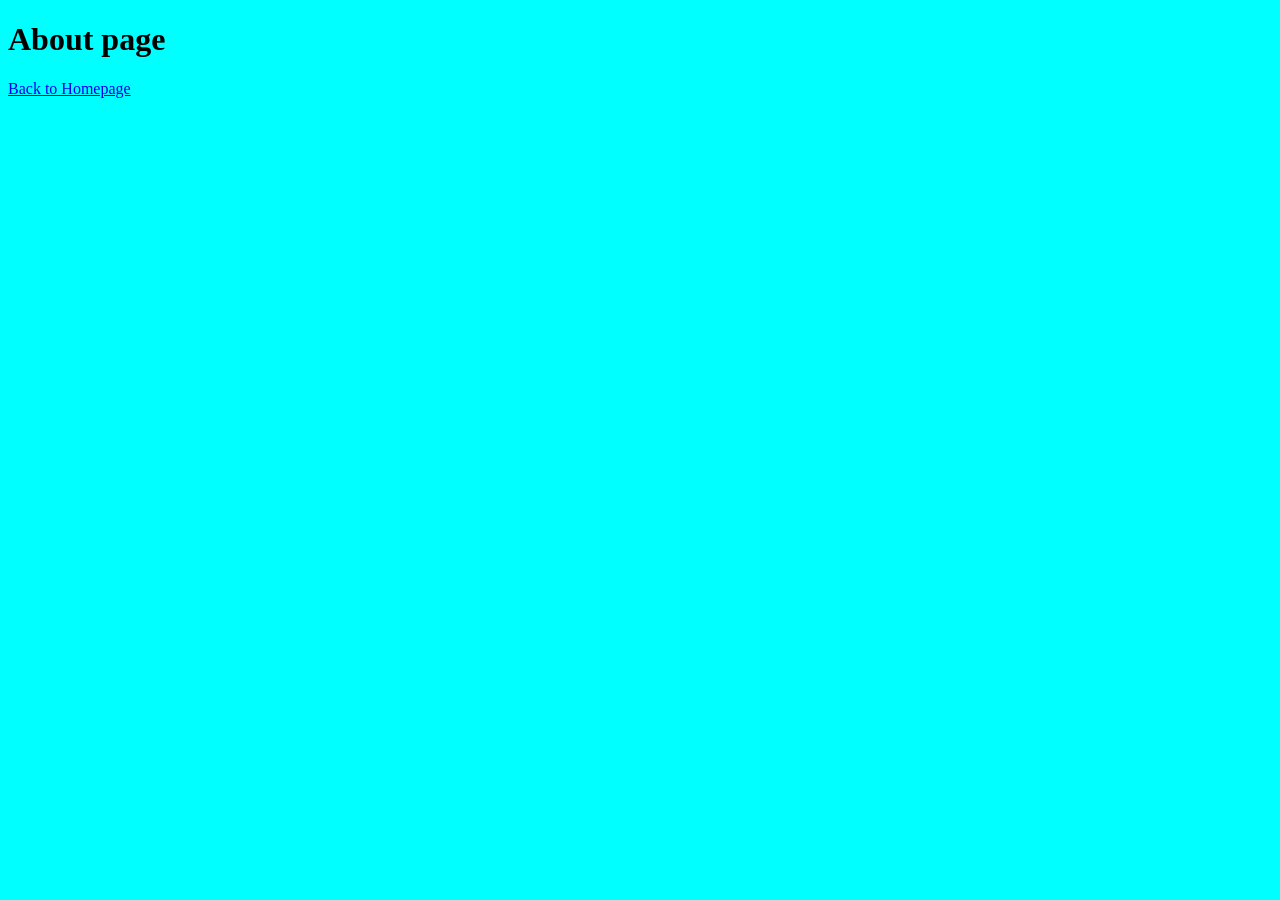
==== about.html @ ab1bab64 "Added css to all pages" ====
<!doctype html>
<html lang="en">
  <head>
    <meta charset="UTF-8" />
    <meta name="viewport" content="width=device-width, initial-scale=1.0" />
    <link rel="stylesheet" href="/css/style.css" />
    <title>Document</title>
  </head>
  <body>
    <h1>About page</h1>
    <a href="/">Back to Homepage</a>
  </body>
</html>
---- css/style.css ----
body {
  background: aqua;
}
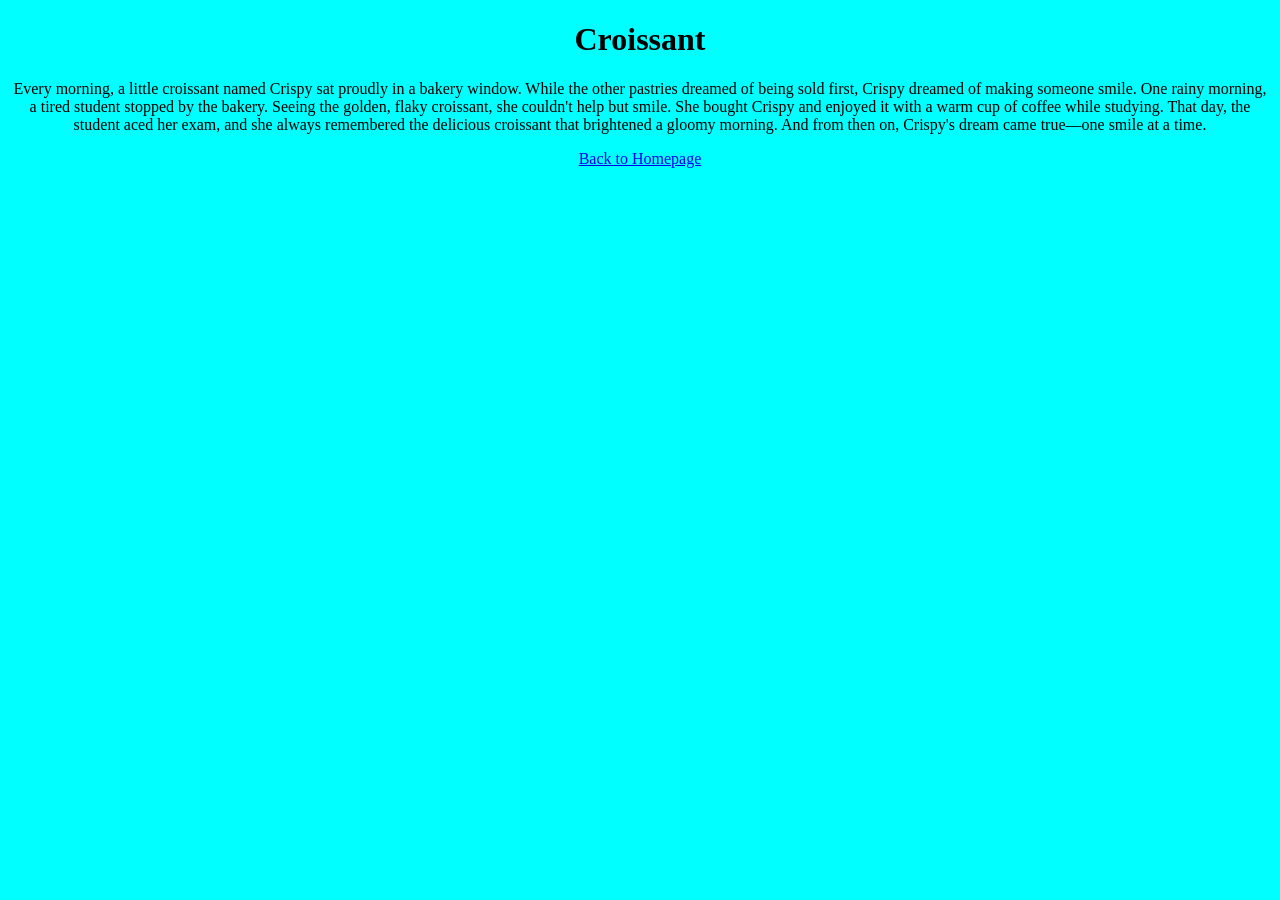
==== commit 609013e9: "Updated H1" ====
--- a/about.html
+++ b/about.html
@@ -7,7 +7,18 @@
     <title>Document</title>
   </head>
   <body>
-    <h1>About page</h1>
+    <h1>Croissant</h1>
+
+    <p>
+      Every morning, a little croissant named Crispy sat proudly in a bakery
+      window. While the other pastries dreamed of being sold first, Crispy
+      dreamed of making someone smile. One rainy morning, a tired student
+      stopped by the bakery. Seeing the golden, flaky croissant, she couldn't
+      help but smile. She bought Crispy and enjoyed it with a warm cup of coffee
+      while studying. That day, the student aced her exam, and she always
+      remembered the delicious croissant that brightened a gloomy morning. And
+      from then on, Crispy's dream came true—one smile at a time.
+    </p>
     <a href="/">Back to Homepage</a>
   </body>
 </html>
--- a/css/style.css
+++ b/css/style.css
@@ -1,3 +1,7 @@
 body {
   background: aqua;
+  text-align: center;
 }
+h1 {
+  text-align: center;
+}
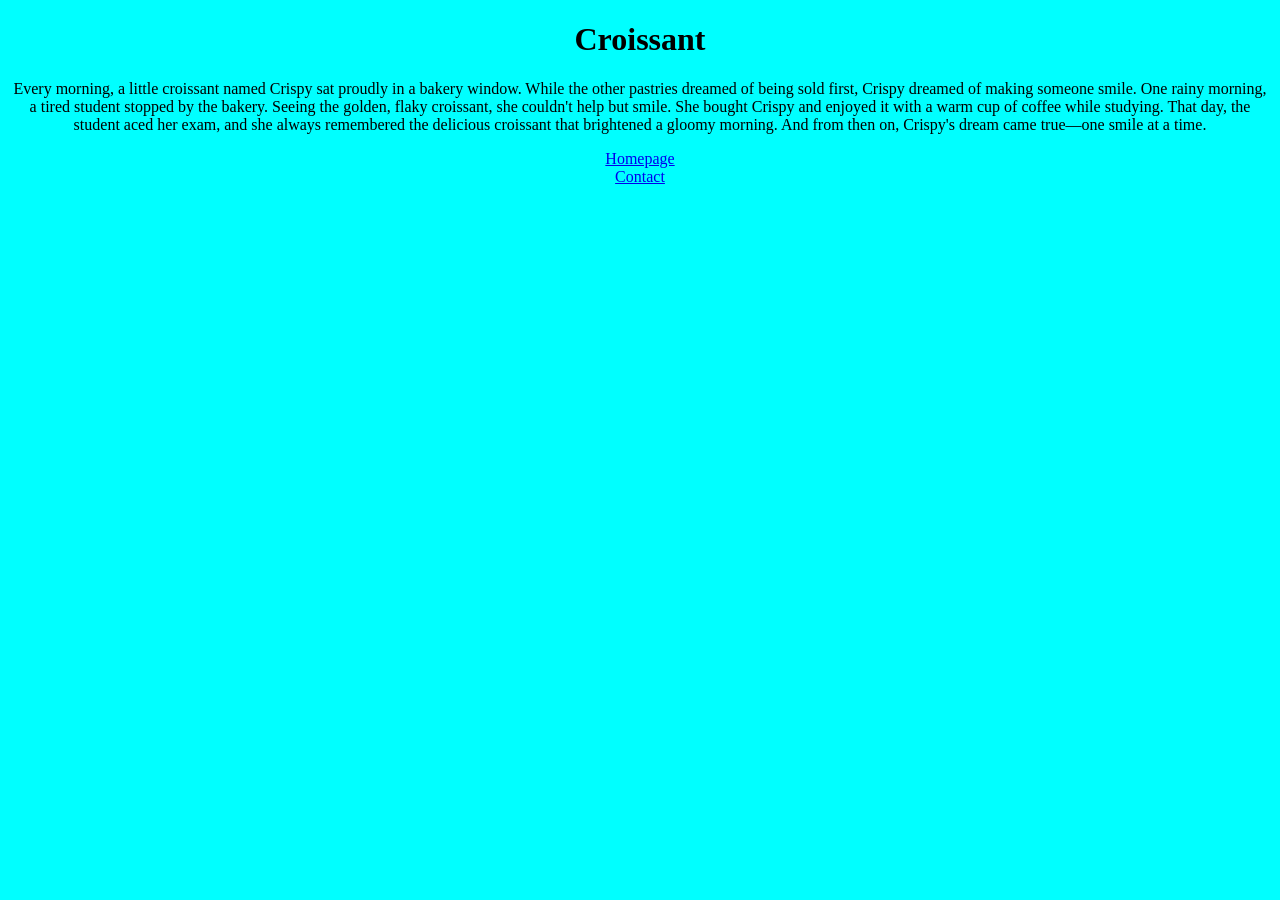
==== commit 3b1f52ec: "added contact link" ====
--- a/about.html
+++ b/about.html
@@ -19,6 +19,8 @@
       remembered the delicious croissant that brightened a gloomy morning. And
       from then on, Crispy's dream came true—one smile at a time.
     </p>
-    <a href="/">Back to Homepage</a>
+    <a href="/">Homepage</a>
+    <br />
+    <a href="/contact.html">Contact </a>
   </body>
 </html>
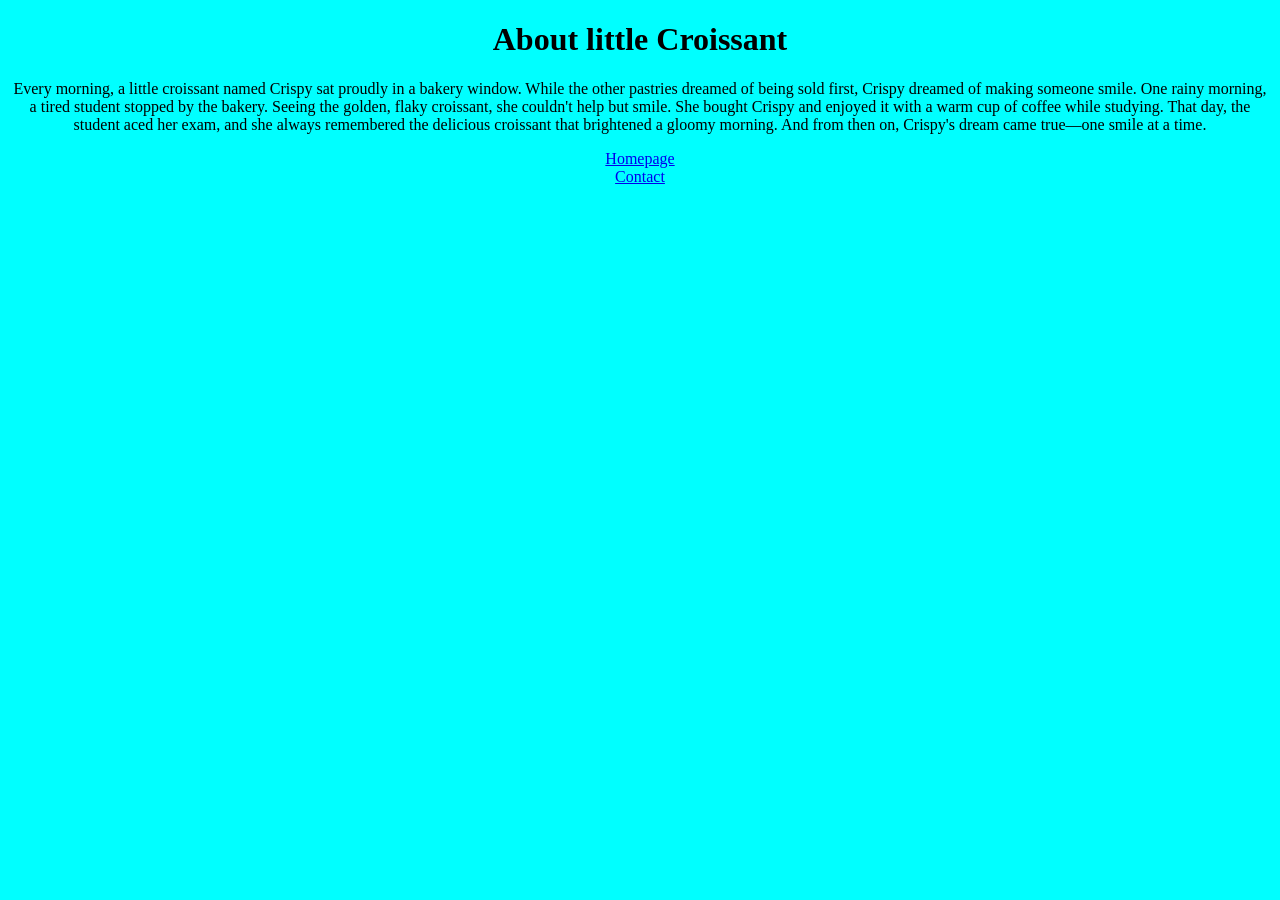
==== commit 6722062f: "Update H1" ====
--- a/about.html
+++ b/about.html
@@ -7,7 +7,7 @@
     <title>Document</title>
   </head>
   <body>
-    <h1>Croissant</h1>
+    <h1>About little Croissant</h1>
 
     <p>
       Every morning, a little croissant named Crispy sat proudly in a bakery
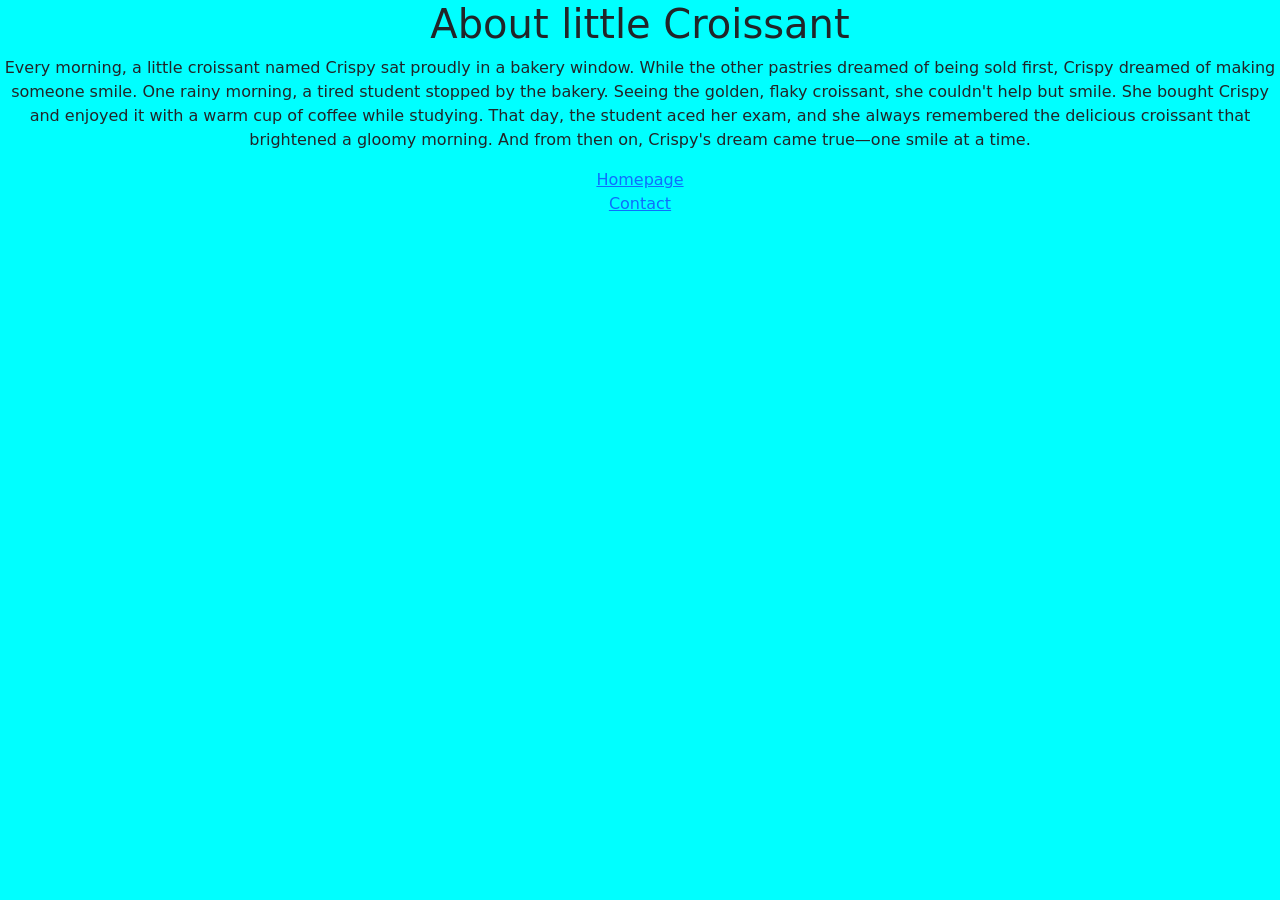
==== commit e3f409da: "Test something on about page" ====
--- a/about.html
+++ b/about.html
@@ -3,6 +3,17 @@
   <head>
     <meta charset="UTF-8" />
     <meta name="viewport" content="width=device-width, initial-scale=1.0" />
+    <link
+      href="https://cdn.jsdelivr.net/npm/bootstrap@5.0.0-beta2/dist/css/bootstrap.min.css"
+      rel="stylesheet"
+      integrity="sha384-BmbxuPwQa2lc/FVzBcNJ7UAyJxM6wuqIj61tLrc4wSX0szH/Ev+nYRRuWlolflfl"
+      crossorigin="anonymous"
+    />
+    <script
+      src="https://cdn.jsdelivr.net/npm/bootstrap@5.0.0-beta2/dist/js/bootstrap.bundle.min.js"
+      integrity="sha384-b5kHyXgcpbZJO/tY9Ul7kGkf1S0CWuKcCD38l8YkeH8z8QjE0GmW1gYU5S9FOnJ0"
+      crossorigin="anonymous"
+    ></script>
     <link rel="stylesheet" href="/css/style.css" />
     <title>Document</title>
   </head>
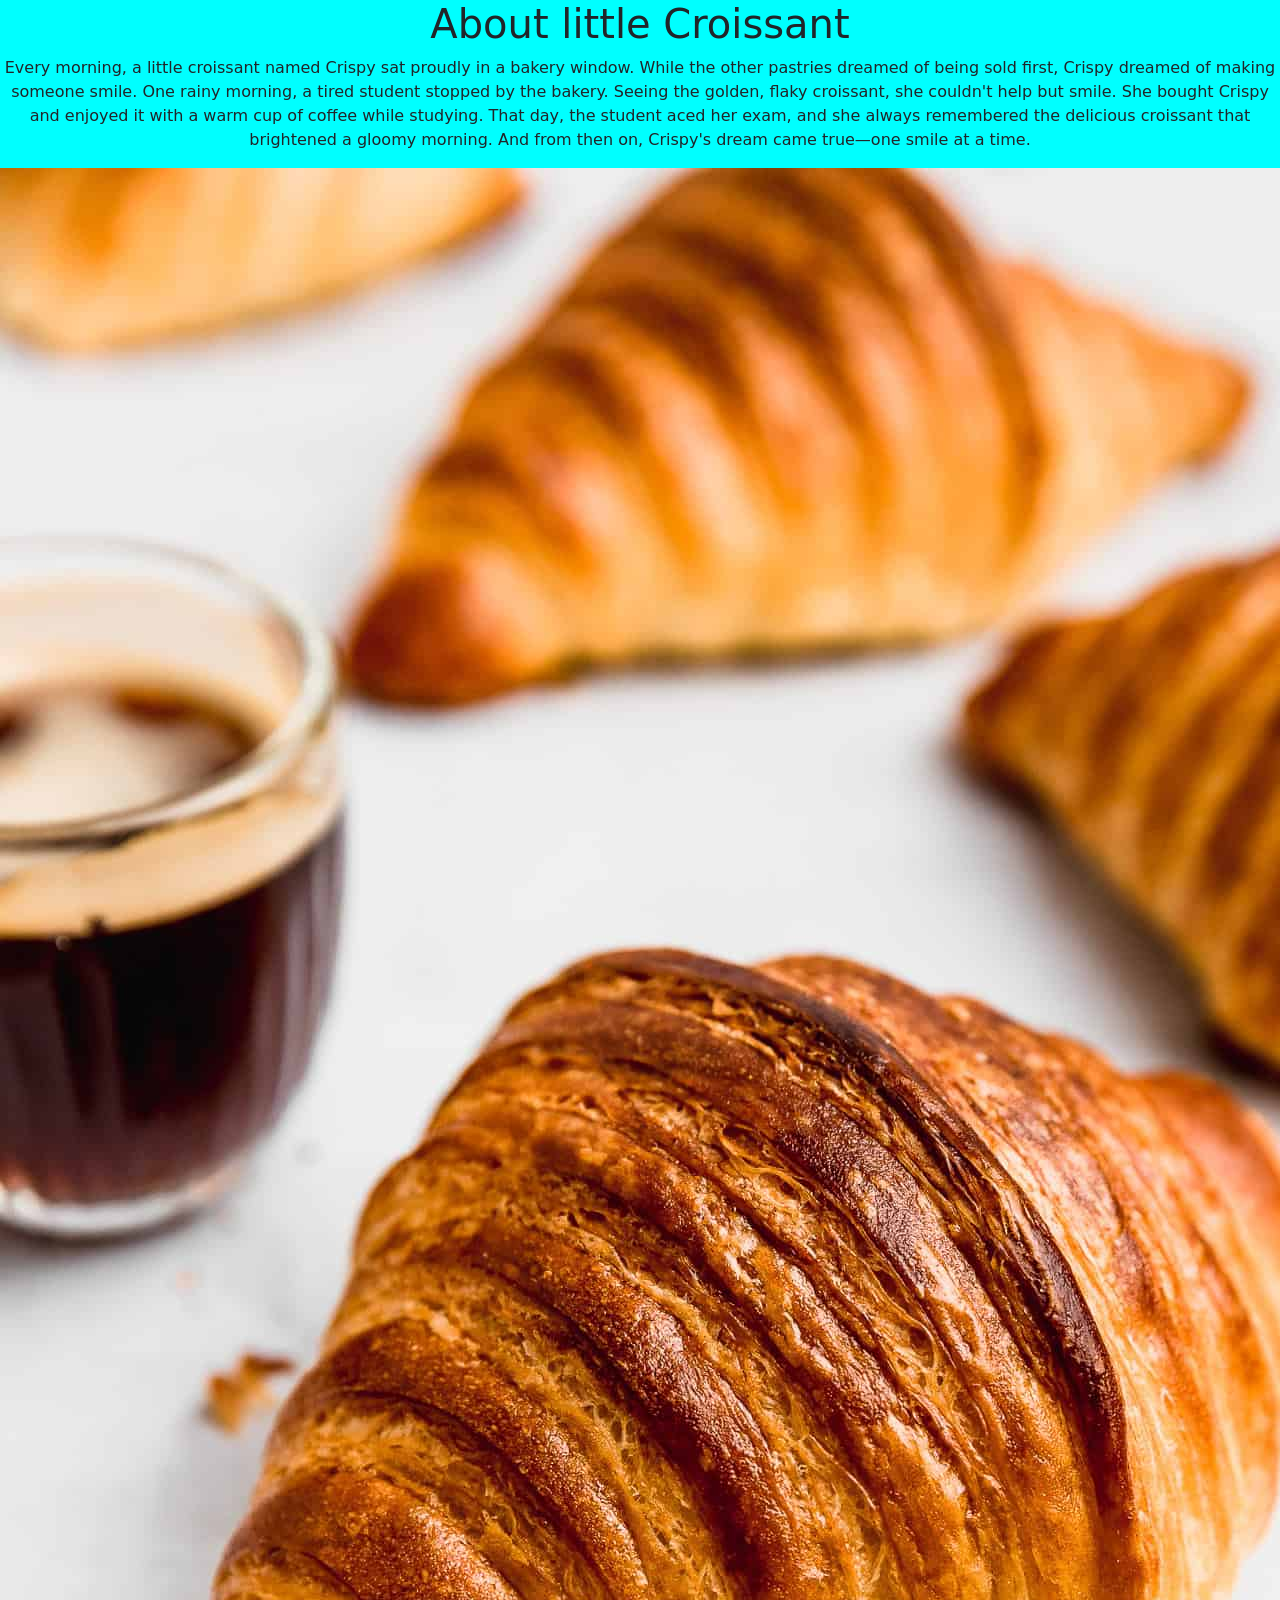
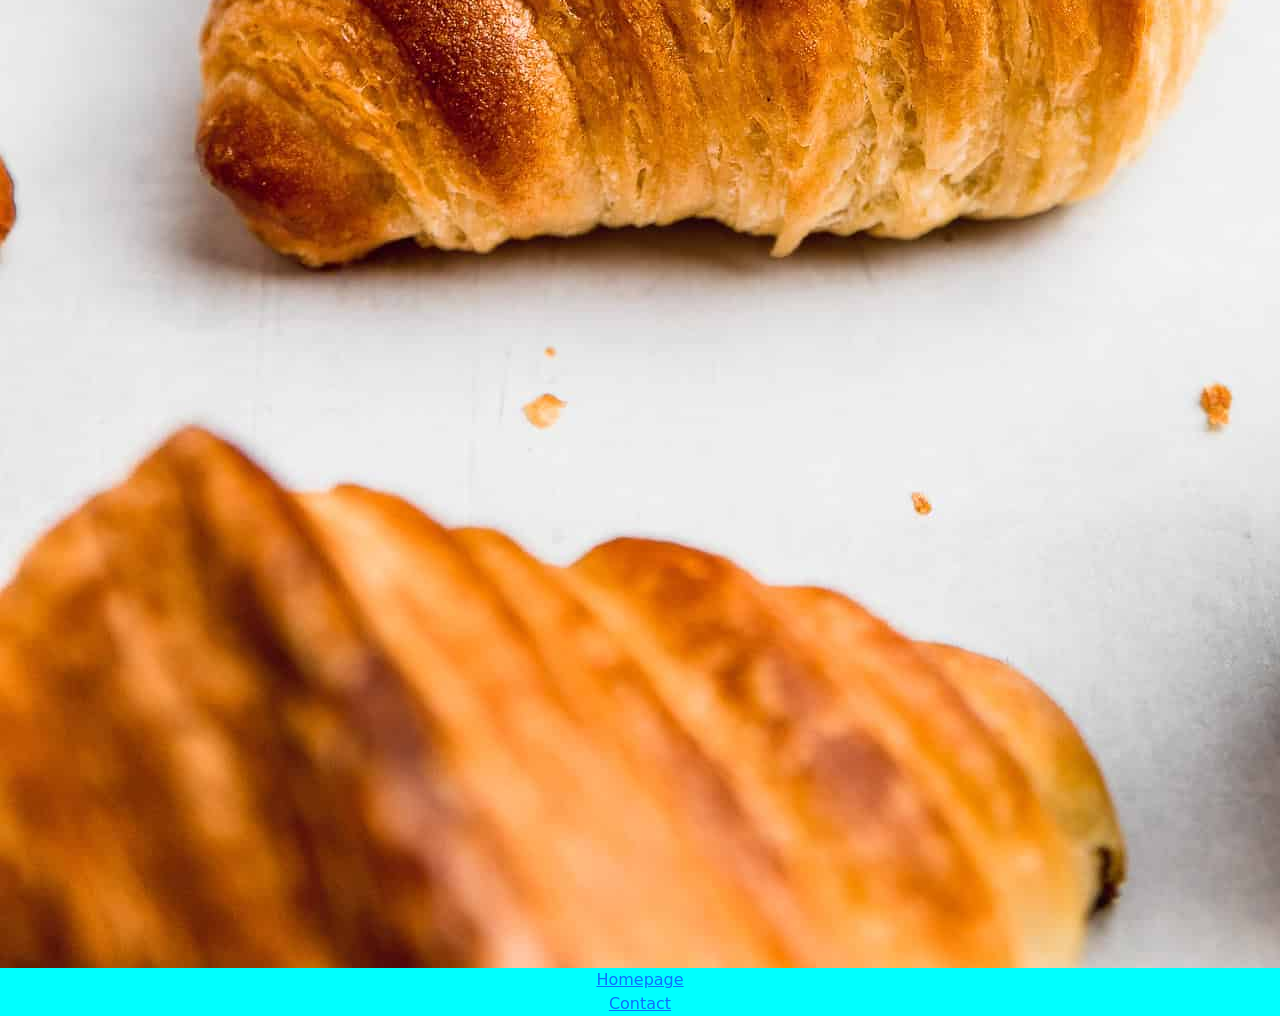
==== commit b24328ff: "Added image link" ====
--- a/about.html
+++ b/about.html
@@ -30,6 +30,7 @@
       remembered the delicious croissant that brightened a gloomy morning. And
       from then on, Crispy's dream came true—one smile at a time.
     </p>
+    <img src="css/croissants-4.jpg" alt="" />
     <a href="/">Homepage</a>
     <br />
     <a href="/contact.html">Contact </a>
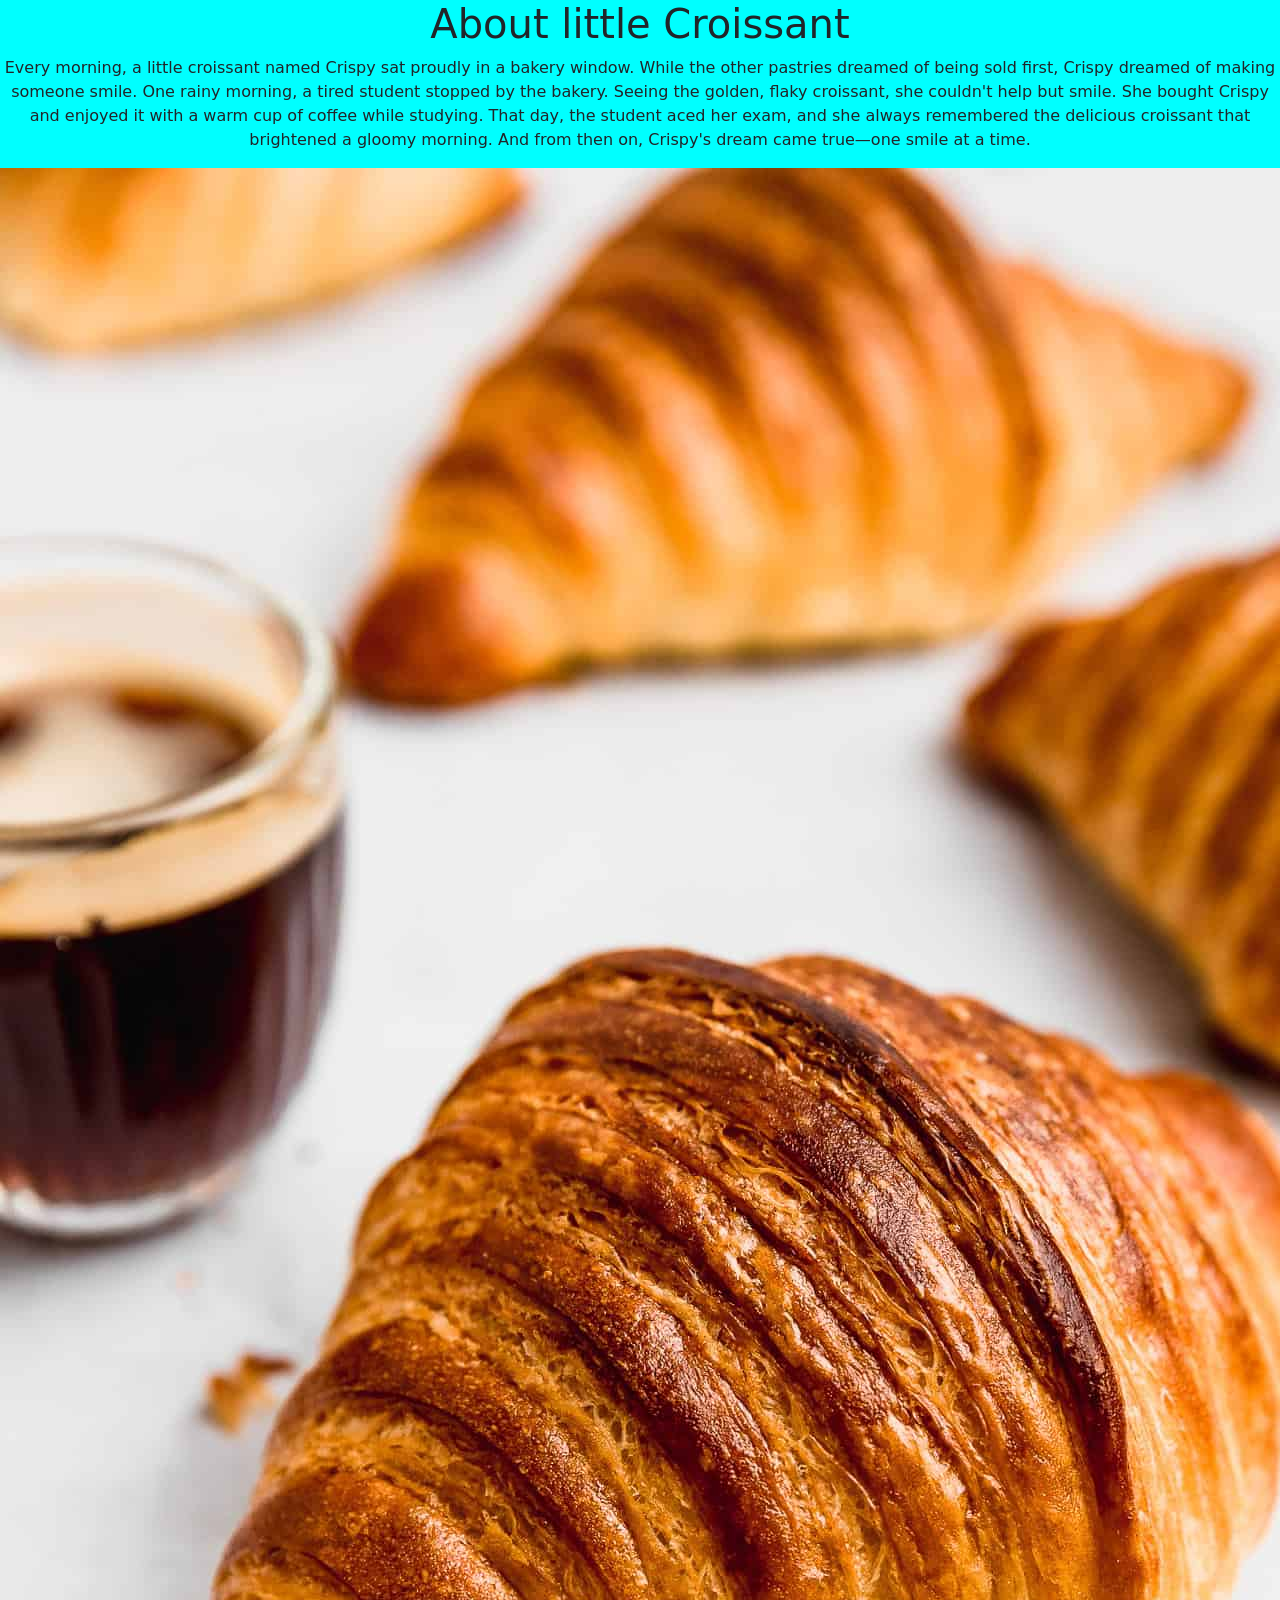
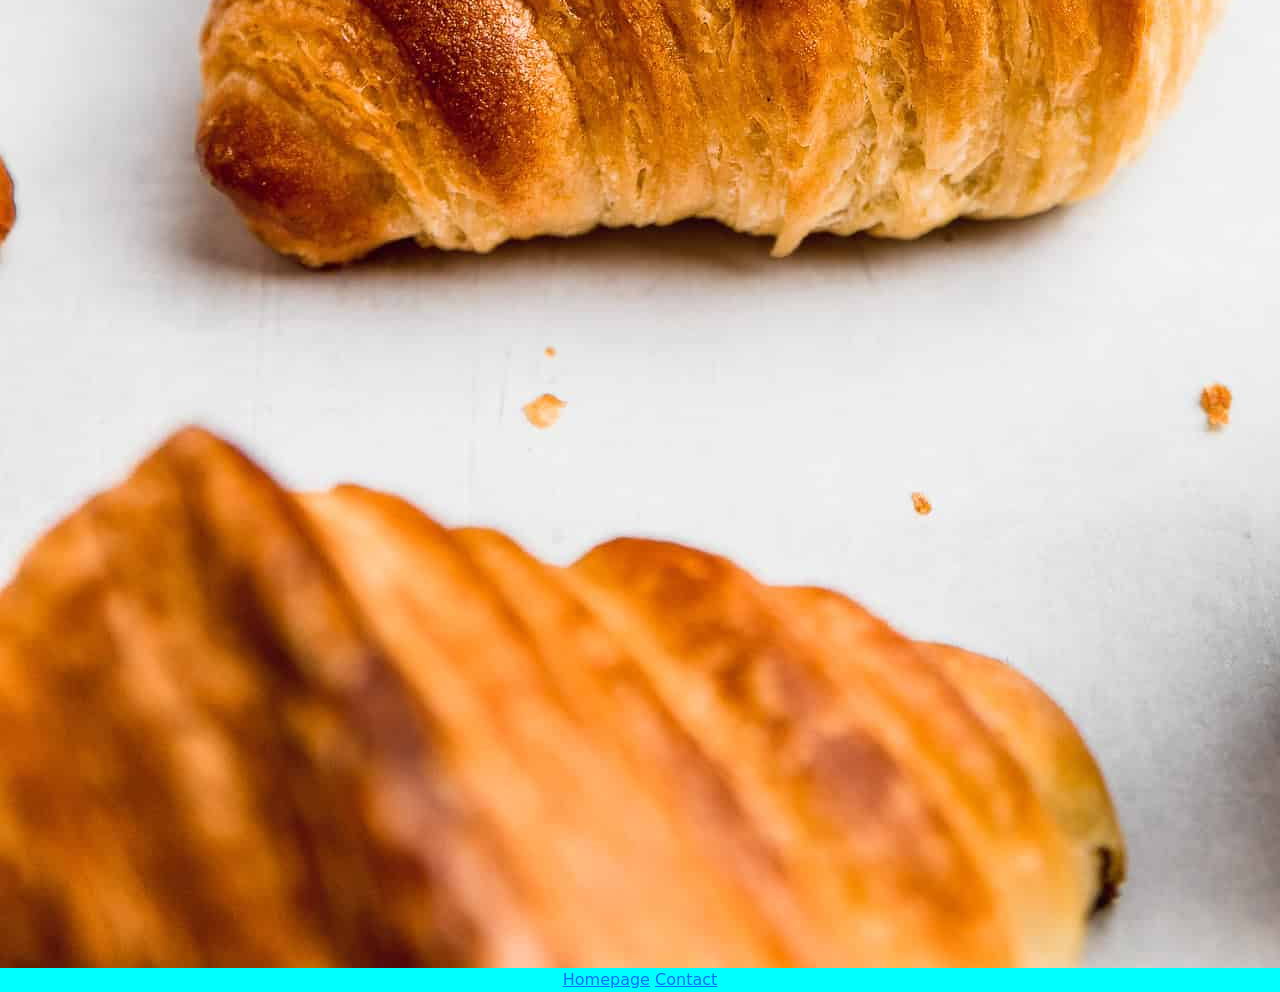
==== commit 524af62b: "Added footer on about page" ====
--- a/about.html
+++ b/about.html
@@ -31,8 +31,10 @@
       from then on, Crispy's dream came true—one smile at a time.
     </p>
     <img src="css/croissants-4.jpg" alt="" />
-    <a href="/">Homepage</a>
-    <br />
-    <a href="/contact.html">Contact </a>
+    <footer>
+      <a href="/">Homepage</a>
+
+      <a href="/contact.html">Contact </a>
+    </footer>
   </body>
 </html>
--- a/css/style.css
+++ b/css/style.css
@@ -5,3 +5,9 @@
 h1 {
   text-align: center;
 }
+.image {
+  display: block;
+  margin: 0 auto;
+  width: 50px;
+  height: 50px;
+}
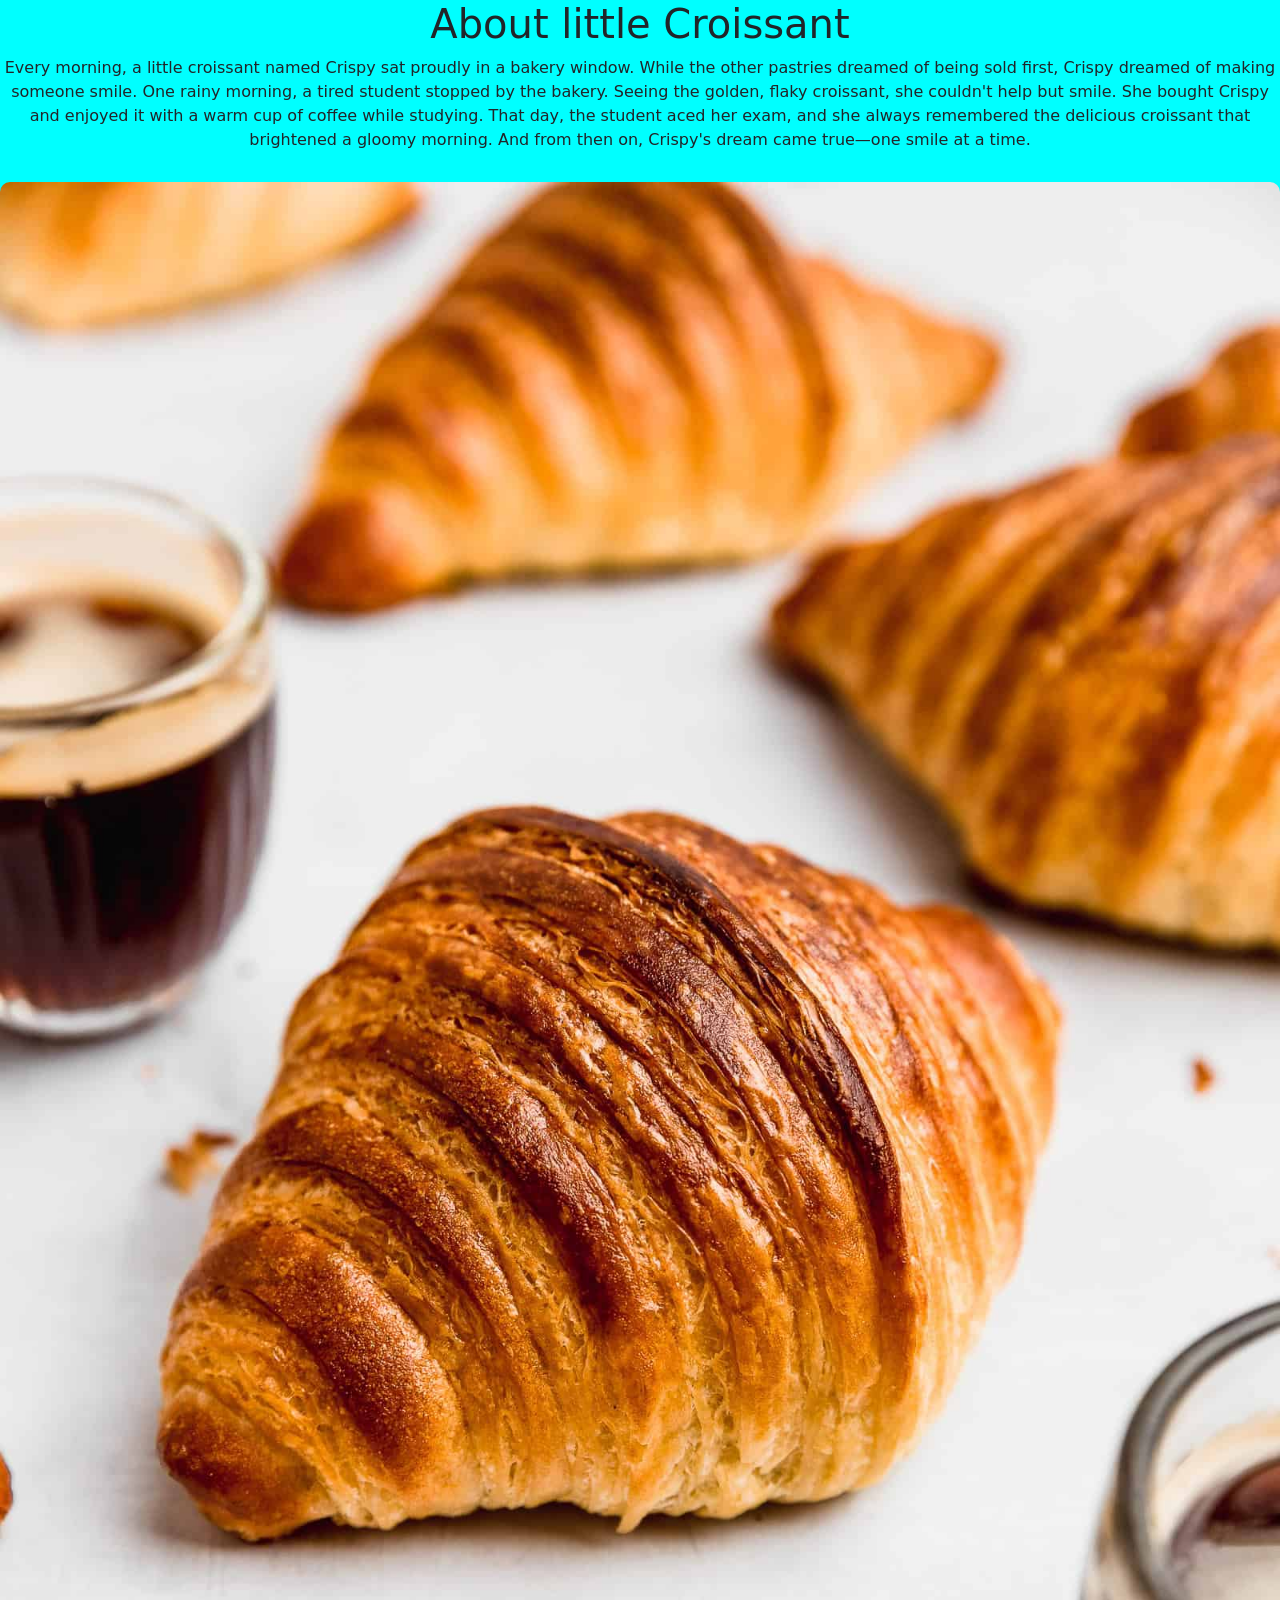
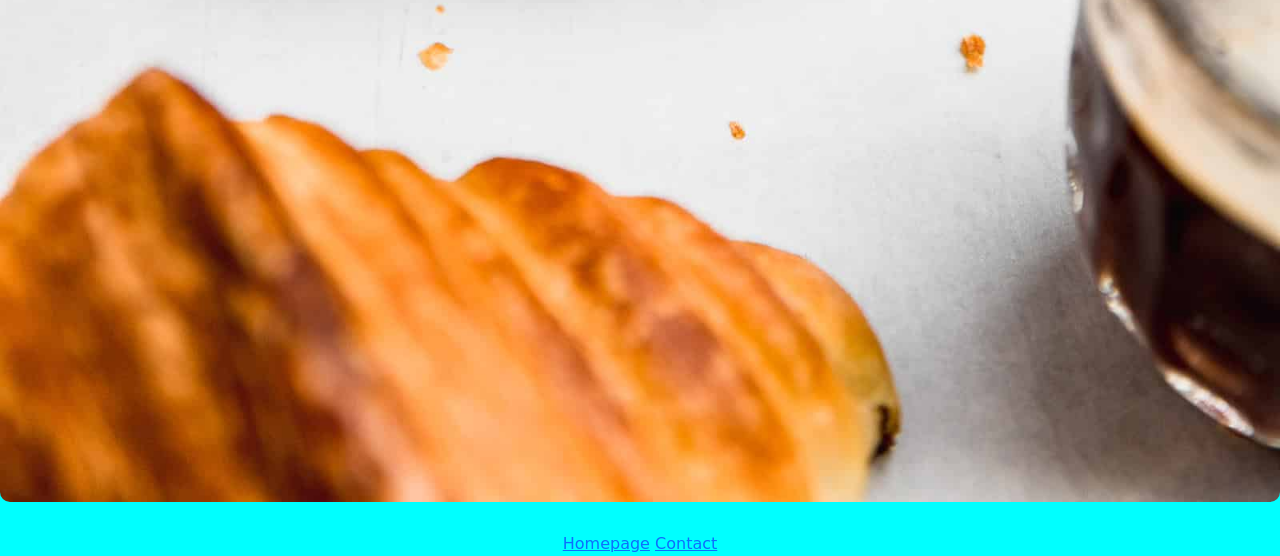
==== commit afe35818: "Added class on image" ====
--- a/about.html
+++ b/about.html
@@ -30,7 +30,7 @@
       remembered the delicious croissant that brightened a gloomy morning. And
       from then on, Crispy's dream came true—one smile at a time.
     </p>
-    <img src="css/croissants-4.jpg" alt="" />
+    <img src="css/croissants-4.jpg" alt="" class="croissants-4" />
     <footer>
       <a href="/">Homepage</a>
 
--- a/css/style.css
+++ b/css/style.css
@@ -5,9 +5,9 @@
 h1 {
   text-align: center;
 }
-.image {
+.croissants-4 {
+  max-width: 100%;
+  border-radius: 10px;
   display: block;
-  margin: 0 auto;
-  width: 50px;
-  height: 50px;
+  margin: 30px auto;
 }
